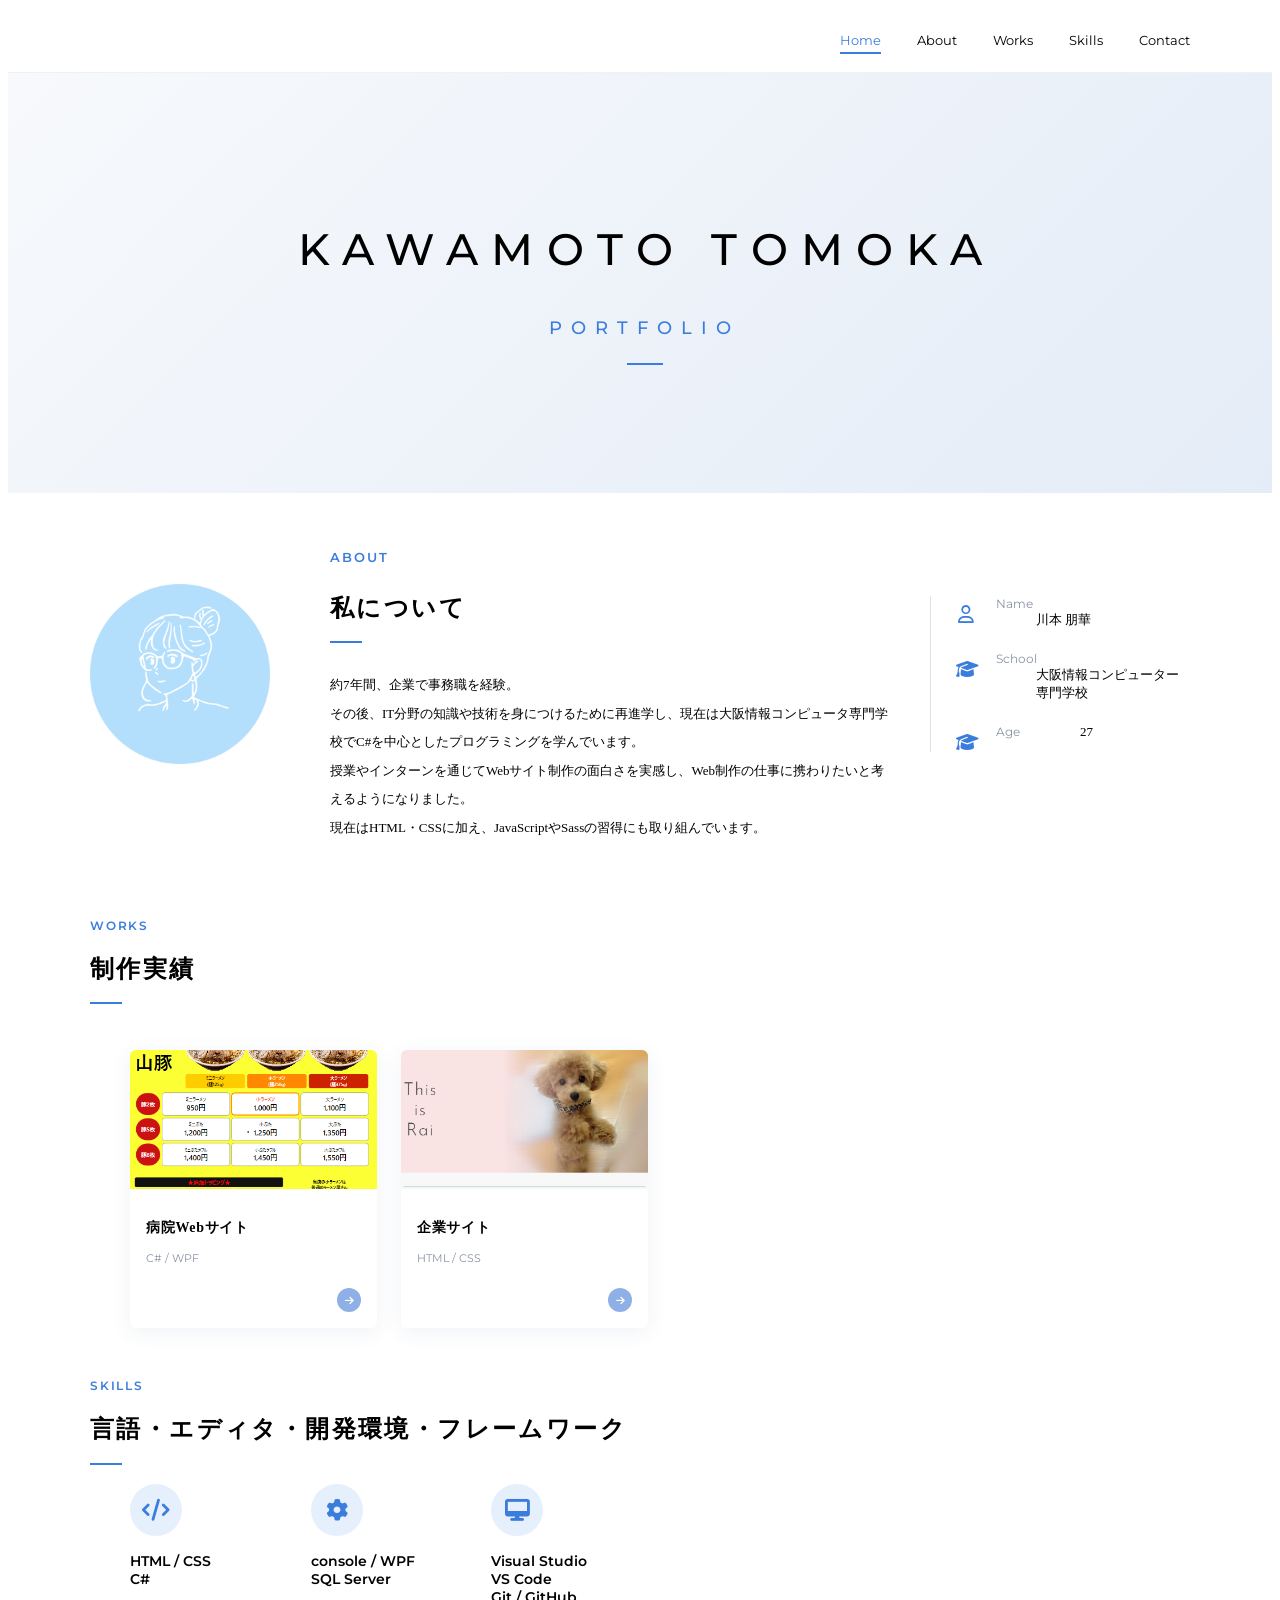
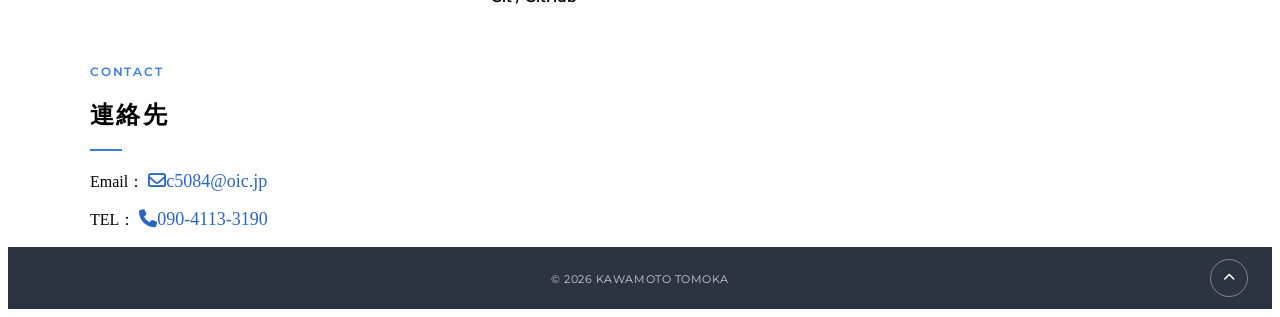
==== index.html @ 1d7bcc2b "Add files via upload" ====
<!DOCTYPE html>
<html lang="ja">

<head>
  <meta charset="UTF-8">
  <meta name="viewport" content="width=device-width, initial-scale=1.0">

  <!-- Google Fonts -->
  <link rel="preconnect" href="https://fonts.googleapis.com">
  <link rel="preconnect" href="https://fonts.gstatic.com" crossorigin>
  <link href="https://fonts.googleapis.com/css2?family=Montserrat:wght@400;500;600&family=Noto+Sans+JP:wght@400;500;700&display=swap" rel="stylesheet">
  <link rel="stylesheet" href="https://cdnjs.cloudflare.com/ajax/libs/font-awesome/6.5.1/css/all.min.css">
  
  <link rel="stylesheet" href="style.css">
</head>

<body id="top">

  <!--  Header  -->
  <header class="header">
    <div class="header__inner inner">

      <input type="checkbox" id="nav-toggle" class="nav-toggle">
      <label for="nav-toggle" class="nav-toggle__btn" aria-label="メニューを開く"><span></span></label>

      <nav class="nav">
        <ul class="nav__list">
          <li><a href="#top" class="is-active">Home</a></li>
          <li><a href="#about">About</a></li>
          <li><a href="#works">Works</a></li>
          <li><a href="#skills">Skills</a></li>
          <li><a href="#contact">Contact</a></li>
        </ul>
      </nav>
    </div>
  </header>

  <main>

    <section class="hero">
      <div class="hero__content">
        <h1 class="hero__title">KAWAMOTO TOMOKA</h1>
        <p class="hero__sub">PORTFOLIO</p>
      </div>
    </section>

    <section  class　="about" id="about">
      <div class="about__inner inner">
        <div class="about__img">
          <img src="image/pro_icon.png" alt="自分のアイコン">
        </div>

        <div class="about__text">
          <div class="section-title">
            <p class="section-title__en">ABOUT</p>
            <h2 class="section-title__ja">私について</h2>
          </div>
          <p>
          約7年間、企業で事務職を経験。<br>
          その後、IT分野の知識や技術を身につけるために再進学し、現在は大阪情報コンピュータ専門学校でC#を中心としたプログラミングを学んでいます。<br>
          授業やインターンを通じてWebサイト制作の面白さを実感し、Web制作の仕事に携わりたいと考えるようになりました。<br>
          現在はHTML・CSSに加え、JavaScriptやSassの習得にも取り組んでいます。<br>
          </p>
        </div>

        <dl class="about__profile">
          <div class="profile-item">
            <i class="fa-regular fa-user" aria-hidden="true"></i>
            <div>
              <dt class="profile-item__label">Name</dt>
              <dd class="profile-item__value">川本 朋華</dd>
            </div>
          </div>
          <div class="profile-item">
            <i class="fa-solid fa-graduation-cap" aria-hidden="true"></i>
            <div>
              <dt class="profile-item__label">School</dt>
              <dd class="profile-item__value">大阪情報コンピューター専門学校</dd>
            </div>
            </div>
            <div class="profile-item">
              <i class="fa-solid fa-graduation-cap" aria-hidden="true"></i>
              <dt class="profile-item__label">Age</dt>
              <dd class="profile-item__value">27</dd>
            </div>
          </div>
          </dl>
                </div>
    </section>

    <!-- Works -->
    <section class="works" id="works">
      <div class="inner">
        <div class="works__head">
          <div class="section-title">
            <p class="section-title__en">WORKS</p>
            <h2 class="section-title__ja">制作実績</h2>
          </div>
        </div>

        <ul class="works__list">
          <li class="work-card">
            <a href="https://github.com/OIC-2025-1E05IS/OrderApp" class="work-card__link">
              <div class="work-card__img">
                <img src="image/work1.png" alt="オーダー端末">
              </div>
              <div class="work-card__body">
                <h3 class="work-card__title">病院Webサイト</h3>
                <p class="work-card__tags">C# / WPF</p>
                <span class="work-card__arrow"><i class="fa-solid fa-arrow-right" aria-hidden="true"></i></span>
              </div>
            </a>
          </li>
          <li class="work-card">
            <a href="http://127.0.0.1:5500/rai-site/index.html" class="work-card__link">
              <div class="work-card__img">
                <img src="image/work2.png" alt="愛犬紹介webサイト">
              </div>
              <div class="work-card__body">
                <h3 class="work-card__title">企業サイト</h3>
                <p class="work-card__tags">HTML / CSS  </p>
                <span class="work-card__arrow"><i class="fa-solid fa-arrow-right" aria-hidden="true"></i></span>
              </div>
            </a>
          </li>
          
        </ul>
      </div>
    </section>

    <!--  Skills -->
    <section class="skills" id="skills">
      <div class="inner">
        <div class="section-title">
          <p class="section-title__en">SKILLS</p>
          <h2 class="section-title__ja">言語・エディタ・開発環境・フレームワーク
          </h2>
        </div>

        <ul class="skills__list">
          <li class="skill-item">
            <div class="skill-item__icon"><i class="fa-solid fa-code" aria-hidden="true"></i></div>
            <h3 class="skill-item__title">HTML / CSS <br> C# </h3>
          </li>
          
          <li class="skill-item">
            <div class="skill-item__icon"><i class="fa-solid fa-gear" aria-hidden="true"></i></div>
            <h3 class="skill-item__title">console / WPF<br>SQL Server</h3>
          </li>
          
        
          <li class="skill-item">
            <div class="skill-item__icon"><i class="fa-solid fa-desktop" aria-hidden="true"></i></div>
            <h3 class="skill-item__title">Visual Studio <br> VS Code<br>Git / GitHub</h3>
          </li>
        </ul>
      </div>
    </section>

   
         
    <!--  Contact  -->
<section class="contact" id="contact">
      <div class="inner">
        <div class="section-title">
          <p class="section-title__en">CONTACT</p>
          <h2 class="section-title__ja">連絡先</h2>
        </div>
        <p class="email-text">Email：
        <a href="mailto:c5084@oic.jp" class="email">
          <i class="fa-regular fa-envelope" aria-hidden="true"></i>c5084@oic.jp
        </a></p>
        <p class class="tel-text">  TEL：
        <a href="tel:09041133190" class="tel">
          <i class="fa-solid fa-phone" aria-hidden="true"></i>090-4113-3190
        </a>
        </p>
          </div>
        </div>
      </div>
    </section>

  </main>

  <!--  Footer  -->
  <footer class="footer">
    <small>&copy; 2026 KAWAMOTO TOMOKA</small>
    <a href="#top" class="page-top" aria-label="ページの先頭へ戻る"><i class="fa-solid fa-chevron-up" aria-hidden="true"></i></a>
  </footer>

</body>

</html>
---- style.css ----
:root {
  --color-main: #3b7ddd;
  --color-main-dark: #2a66c0;
  --color-main-light: #e6effc;
  --color-text: #333;
  --color-text-sub: #666;
  --color-text-light: #8a93a3;
  --color-border: #dde3ec;
  --color-bg-light: #f4f8fd;
  --color-footer: #2c3341;
  --font-en: "Montserrat", sans-serif;
  --font-ja: "Noto Sans JP", sans-serif;
  --header-h: 64px;
}


img {
  display: block;
  max-width: 100%;
  height: auto;
}

a {
  color: inherit;
  text-decoration: none;
}

ul,
ol {
  list-style: none;
}


.inner {
  width: min(100% - 40px, 1100px);
  margin-inline: auto;
}

.section {
  padding: 80px 0;
}

.section-title {
  margin-top: 50px;
  margin-bottom: 10px;
}

.section-title__en {
  font-family: var(--font-en);
  font-size: 12px;
  font-weight: 600;
  letter-spacing: 0.15em;
  color: var(--color-main);
}

.section-title__ja {
  font-size: 24px;
  font-weight: 700;
  letter-spacing: 0.1em;
  line-height: 1.4;
}

.section-title__ja::after {
  content: "";
  display: block;
  width: 32px;
  height: 2px;
  margin-top: 16px;
  background: var(--color-main);
}

.header {
  position: sticky;
  top: 0;
  z-index: 100;
  background: rgba(255, 255, 255, 0.95);
  border-bottom: 1px solid #eef1f6;
}

.header__inner {
  display: flex;
  align-items: center;
  justify-content: right;
  height: var(--header-h);
}


.nav__list {
  display: flex;
  gap: 36px;
}

.nav__list a {
  position: relative;
  padding: 6px 0;
  font-family: var(--font-en);
  font-size: 13px;
  transition: color 0.3s;
}

.nav__list a::after {
  content: "";
  position: absolute;
  left: 0;
  bottom: 0;
  width: 100%;
  height: 2px;
  background: var(--color-main);
  transform: scaleX(0);
  transition: transform 0.3s;
}

.nav__list a:hover,
.nav__list a.is-active {
  color: var(--color-main);
}

.nav__list a:hover::after,
.nav__list a.is-active::after {
  transform: scaleX(1);
}

/* スマホ用メニュー（PCでは非表示） */
.nav-toggle,
.nav-toggle__btn {
  display: none;
}


.hero {
  display: grid;
  place-items: center;
  height: 420px;
  text-align: center;
  
  background:
    url("../images/hero.jpg") center / cover no-repeat,
    linear-gradient(135deg, #f7f9fc 0%, #e4ecf7 100%);
}

.hero__title {
  padding-left: 0.3em; 
  font-family: var(--font-en);
  font-size: clamp(26px, 4vw, 44px);
  font-weight: 500;
  letter-spacing: 0.3em;
  line-height: 1.4;
}

.hero__sub {
  margin-top: 12px;
  padding-left: 0.5em;
  font-family: var(--font-en);
  font-size: clamp(14px, 1.6vw, 18px);
  font-weight: 500;
  letter-spacing: 0.5em;
  color: var(--color-main);
}

.hero__sub::after {
  content: "";
  display: block;
  width: 36px;
  height: 2px;
  margin: 24px auto 0;
  background: var(--color-main);
}

/* ==========================================================
   About
========================================================== */
.about {
  position: relative;
  overflow: hidden;
}

/* 右側の青い装飾 */
.about::after {
  content: "";
  position: absolute;
  top: 10px;
  right: -90px;
  z-index: 0;
  width: 280px;
  height: 320px;
  background: var(--color-main-light);
  border-radius: 60% 40% 30% 70% / 60% 30% 70% 40%;
}

.about__inner {
  position: relative;
  z-index: 1;
  display: grid;
  grid-template-columns: 200px 1fr 260px;
  gap: 40px;
  align-items: center;
}

.about__img img {
  width: 90%;
}

.about__text .section-title {
  margin-bottom: 28px;
}

.about__text p {
  font-size: 13px;
  line-height: 2.2;
}

.about__profile {
  display: flex;
  flex-direction: column;
  gap: 22px;
  padding-left: 25px;
  border-left: 1px solid var(--color-border);
}

.profile-item {
  display: flex;
  gap: 20px;
}

.profile-item i {
  width: 20px;
  margin-top: 10px;
  font-size: 18px;
  text-align: center;
  color: var(--color-main);
}

.profile-item__label {
  font-family: var(--font-en);
  font-size: 12px;
  color: var(--color-text-light);
}

.profile-item__value {
  font-size: 13px;
}

/* ==========================================================
   Works
========================================================== */
.works__head {
  display: flex;
  align-items: center;
  justify-content: space-between;
}


.works__list {
  display: grid;
  grid-template-columns: repeat(4, 1fr);
  gap: 24px;
}

.work-card__link {
  display: block;
  height: 100%;
  overflow: hidden;
  background: #fff;
  border-radius: 6px;
  box-shadow: 0 4px 20px rgba(60, 90, 140, 0.08);
  transition: transform 0.3s, box-shadow 0.3s;
}

.work-card__link:hover {
  transform: translateY(-4px);
  box-shadow: 0 10px 28px rgba(60, 90, 140, 0.14);
}

.work-card__img {
  aspect-ratio: 16 / 9;
  overflow: hidden;
  background: #e3ebf7;
}

.work-card__img img {
  width: 100%;
  height: 100%;
  object-fit: cover;
  transition: transform 0.4s;
}

.work-card__link:hover .work-card__img img {
  transform: scale(1.05);
}

.work-card__body {
  position: relative;
  padding: 16px 16px 52px;
}

.work-card__title {
  font-size: 14px;
  font-weight: 700;
  letter-spacing: 0.05em;
}

.work-card__tags {
  margin-top: 4px;
  font-family: var(--font-en);
  font-size: 11px;
  color: var(--color-text-light);
}

.work-card__arrow {
  position: absolute;
  right: 16px;
  bottom: 16px;
  display: grid;
  place-items: center;
  width: 24px;
  height: 24px;
  font-size: 10px;
  color: #fff;
  background: #8fb0e6;
  border-radius: 50%;
  transition: background 0.3s;
}

.work-card__link:hover .work-card__arrow {
  background: var(--color-main);
}

/* ==========================================================
   Skills
========================================================== */
.skills__list {
  display: grid;
  grid-template-columns: repeat(6, 1fr);
  gap: 24px;
}

.skill-item__icon {
  display: grid;
  place-items: center;
  width: 52px;
  height: 52px;
  margin-bottom: 16px;
  font-size: 22px;
  color: var(--color-main);
  background: var(--color-main-light);
  border-radius: 50%;
}

.skill-item__title {
  margin-bottom: 8px;
  font-family: var(--font-en);
  font-size: 14px;
  font-weight: 600;
}
/* ==========================================================
   Contact
========================================================== */
.tel {
  color: #2a66c0;
  font-size: 18px;
  transition: opacity 0.3s; 
}

.email:hover {
  opacity: 0.7;
}

.email {
  color: #2a66c0;
  font-size: 18px;
  transition: opacity 0.3s; 
}

.email:hover {
  opacity: 0.7;
}

/* ==========================================================
   Footer
========================================================== */
.footer {
  position: relative;
  padding: 22px 20px;
  text-align: center;
  color: #c9cfd9;
  background: var(--color-footer);
}

.footer small {
  font-family: var(--font-en);
  font-size: 11px;
  letter-spacing: 0.05em;
}

.page-top {
  position: absolute;
  top: 50%;
  right: 24px;
  display: grid;
  place-items: center;
  width: 36px;
  height: 36px;
  font-size: 12px;
  color: #fff;
  border: 1px solid rgba(255, 255, 255, 0.4);
  border-radius: 50%;
  transform: translateY(-50%);
  transition: background 0.3s;
}

.page-top:hover {
  background: rgba(255, 255, 255, 0.15);
}

/* ==========================================================
   レスポンシブ：タブレット（1024px以下）
========================================================== */
@media (max-width: 1024px) {
  .about__inner {
    grid-template-columns: 200px 1fr;
  }

  .about__profile {
    grid-column: 1 / -1;
    flex-direction: row;
    flex-wrap: wrap;
    gap: 24px 48px;
    padding: 28px 0 0;
    border-left: none;
    border-top: 1px solid var(--color-border);
  }

  .works__list {
    grid-template-columns: repeat(2, 1fr);
  }

  .skills__list {
    grid-template-columns: repeat(3, 1fr);
    gap: 40px 24px;
  }

  .process__list {
    grid-template-columns: repeat(3, 1fr);
    gap: 40px 24px;
  }

  .process-item:nth-child(3)::after {
    display: none;
  }
}

/* ==========================================================
   レスポンシブ：スマホ（768px以下）
========================================================== */
@media (max-width: 768px) {
  .section {
    padding: 60px 0;
  }

  /* --- ハンバーガーメニュー --- */
  .nav-toggle__btn {
    position: relative;
    z-index: 110;
    display: block;
    width: 32px;
    height: 32px;
    cursor: pointer;
  }

  .nav-toggle__btn span,
  .nav-toggle__btn span::before,
  .nav-toggle__btn span::after {
    position: absolute;
    width: 22px;
    height: 2px;
    background: var(--color-text);
    transition: transform 0.3s, background 0.3s, top 0.3s;
  }

  .nav-toggle__btn span {
    top: 50%;
    left: 5px;
  }

  .nav-toggle__btn span::before,
  .nav-toggle__btn span::after {
    content: "";
    left: 0;
  }

  .nav-toggle__btn span::before {
    top: -7px;
  }

  .nav-toggle__btn span::after {
    top: 7px;
  }

  .nav-toggle:checked + .nav-toggle__btn span {
    background: transparent;
  }

  .nav-toggle:checked + .nav-toggle__btn span::before {
    top: 0;
    transform: rotate(45deg);
  }

  .nav-toggle:checked + .nav-toggle__btn span::after {
    top: 0;
    transform: rotate(-45deg);
  }

  .nav {
    position: fixed;
    top: var(--header-h);
    left: 0;
    width: 100%;
    background: #fff;
    box-shadow: 0 10px 20px rgba(0, 0, 0, 0.06);
    opacity: 0;
    visibility: hidden;
    transform: translateY(-10px);
    transition: opacity 0.3s, transform 0.3s, visibility 0.3s;
  }

  .nav-toggle:checked ~ .nav {
    opacity: 1;
    visibility: visible;
    transform: none;
  }

  .nav__list {
    flex-direction: column;
    gap: 0;
    padding: 8px 20px 24px;
  }

  .nav__list a {
    display: block;
    padding: 14px 0;
    border-bottom: 1px solid #eef1f6;
  }

  .nav__list a::after {
    display: none;
  }

  /* --- Hero --- */
  .hero {
    height: 300px;
  }

  /* --- About --- */
  .about::after {
    top: -40px;
    right: -120px;
    width: 220px;
    height: 240px;
  }

  .about__inner {
    grid-template-columns: 1fr;
  }

  .about__img {
    max-width: 320px;
  }

  .about__text p br {
    display: none; 
  }

  .about__profile {
    flex-direction: column;
  }

  /* --- Works --- */
  .works__head {
    flex-direction: column;
    align-items: flex-start;
  }


  /* --- Skills --- */
  .skills__list {
    grid-template-columns: repeat(2, 1fr);
  }



  .footer {
    padding-right: 70px;
    padding-left: 70px;
  }

  .page-top {
    right: 16px;
  }
}



@media (max-width: 480px) {
  .works__list {
    grid-template-columns: 1fr;
  }

  .skills__list {
    gap: 32px 16px;
  }
}
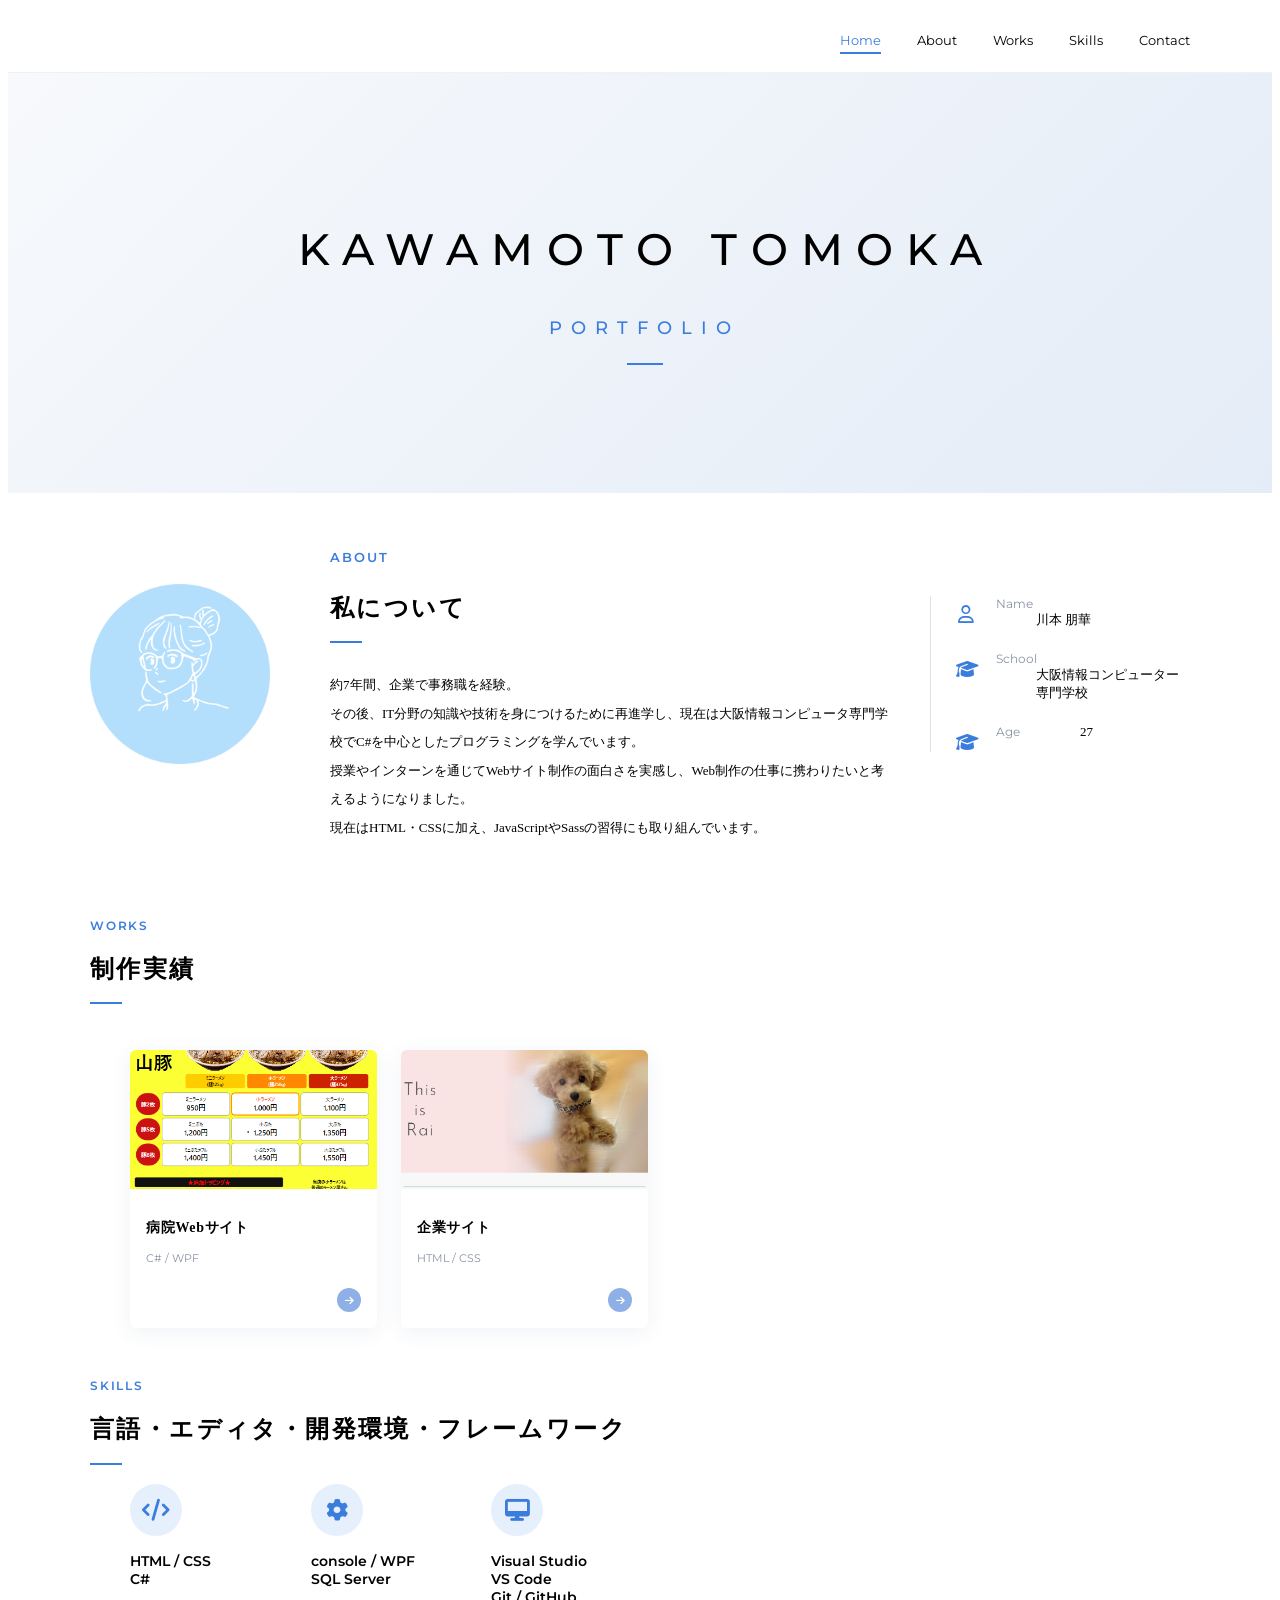
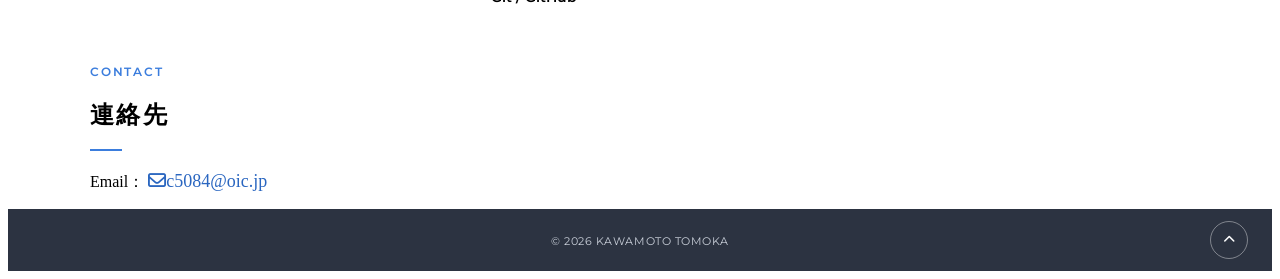
==== commit 19e02bd3: "Update index.html" ====
--- a/index.html
+++ b/index.html
@@ -170,11 +170,7 @@
         <a href="mailto:c5084@oic.jp" class="email">
           <i class="fa-regular fa-envelope" aria-hidden="true"></i>c5084@oic.jp
         </a></p>
-        <p class class="tel-text">  TEL：
-        <a href="tel:09041133190" class="tel">
-          <i class="fa-solid fa-phone" aria-hidden="true"></i>090-4113-3190
-        </a>
-        </p>
+        
           </div>
         </div>
       </div>
@@ -190,4 +186,4 @@
 
 </body>
 
-</html>+</html>
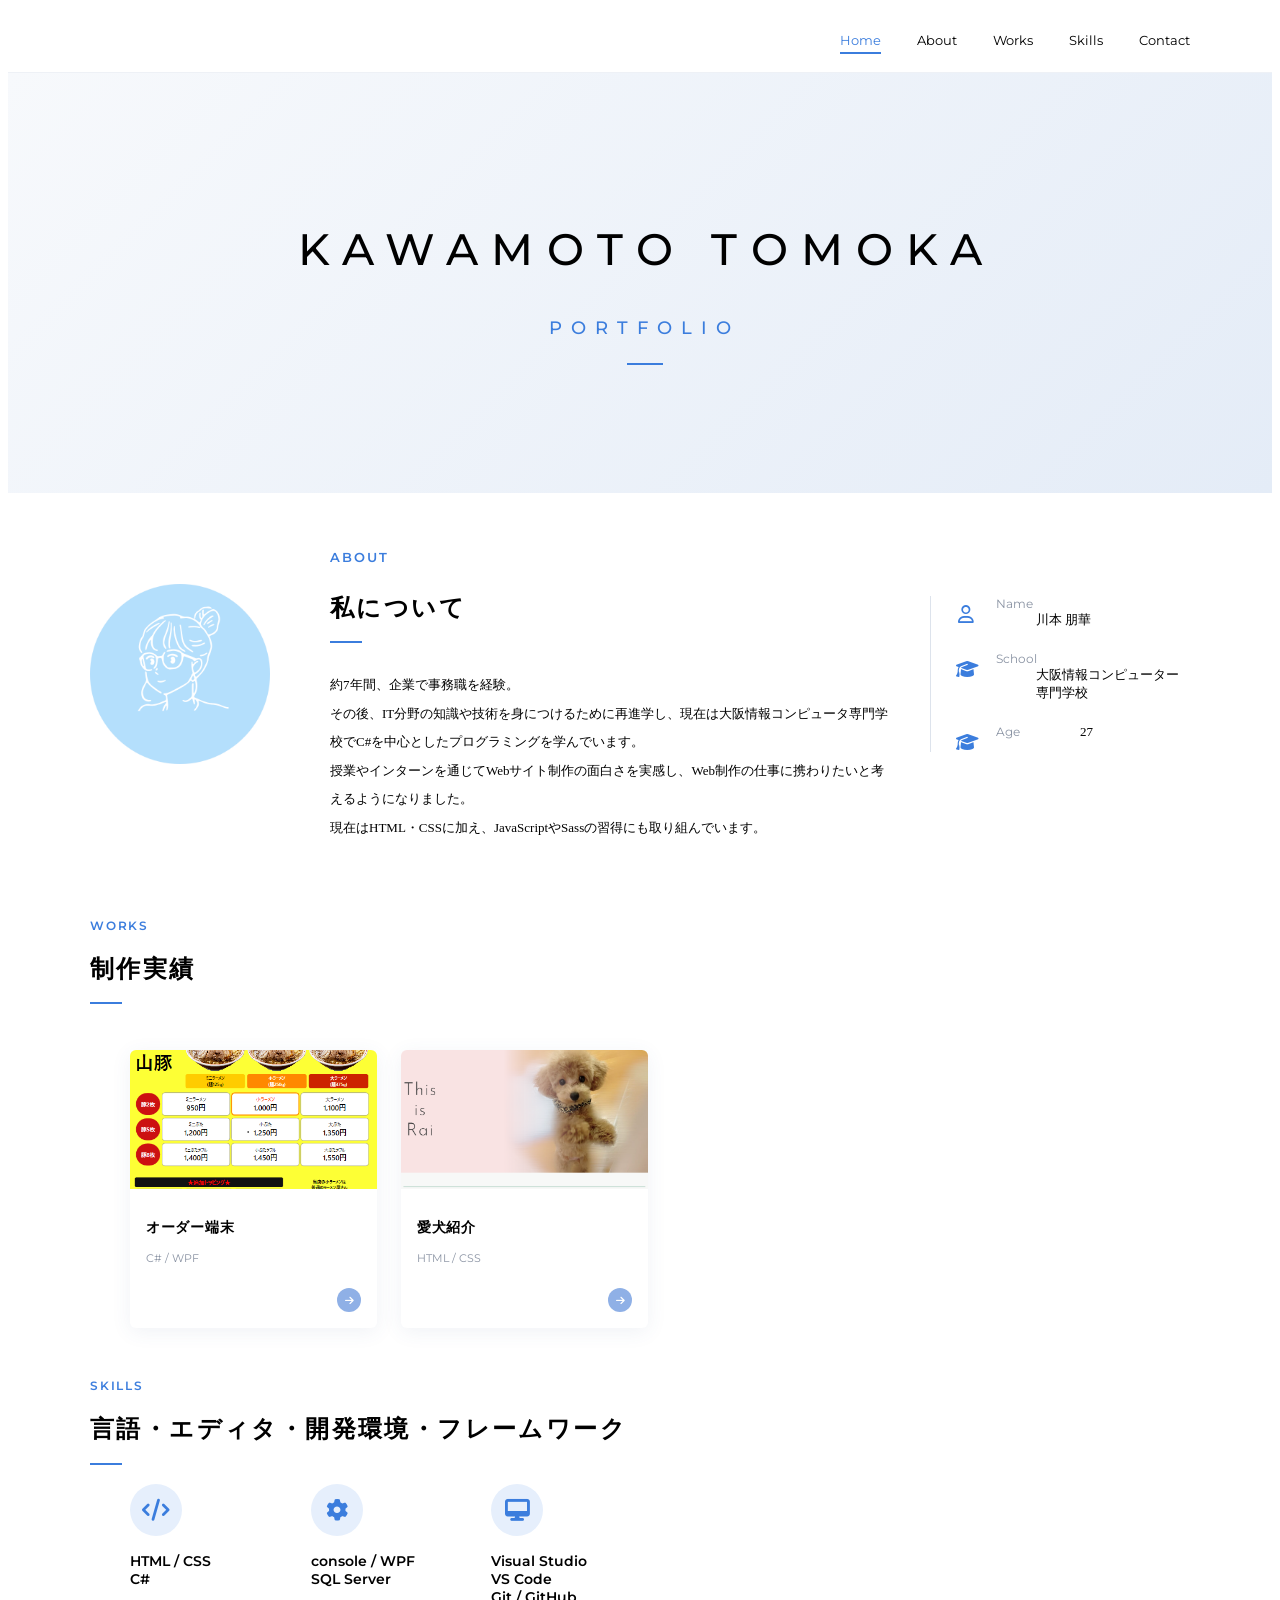
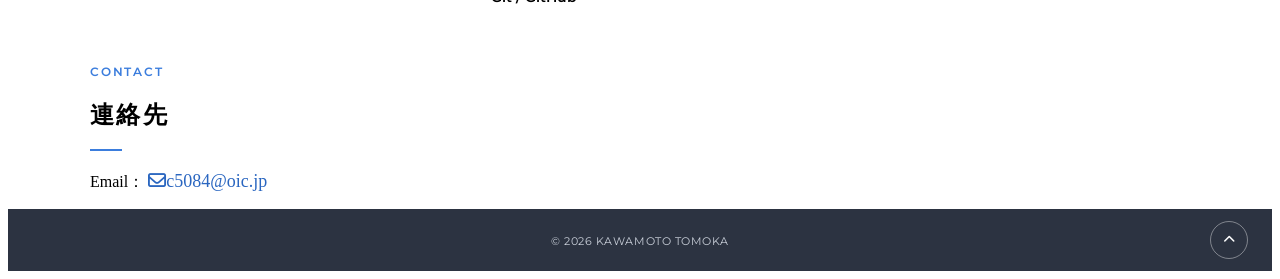
==== commit 549e72ac: "Update index.html" ====
--- a/index.html
+++ b/index.html
@@ -105,19 +105,19 @@
                 <img src="image/work1.png" alt="オーダー端末">
               </div>
               <div class="work-card__body">
-                <h3 class="work-card__title">病院Webサイト</h3>
+                <h3 class="work-card__title">オーダー端末</h3>
                 <p class="work-card__tags">C# / WPF</p>
                 <span class="work-card__arrow"><i class="fa-solid fa-arrow-right" aria-hidden="true"></i></span>
               </div>
             </a>
           </li>
           <li class="work-card">
-            <a href="http://127.0.0.1:5500/rai-site/index.html" class="work-card__link">
+            <a href="https://oic-2025-1e05is.github.io/rai-site/" class="work-card__link">
               <div class="work-card__img">
                 <img src="image/work2.png" alt="愛犬紹介webサイト">
               </div>
               <div class="work-card__body">
-                <h3 class="work-card__title">企業サイト</h3>
+                <h3 class="work-card__title">愛犬紹介</h3>
                 <p class="work-card__tags">HTML / CSS  </p>
                 <span class="work-card__arrow"><i class="fa-solid fa-arrow-right" aria-hidden="true"></i></span>
               </div>
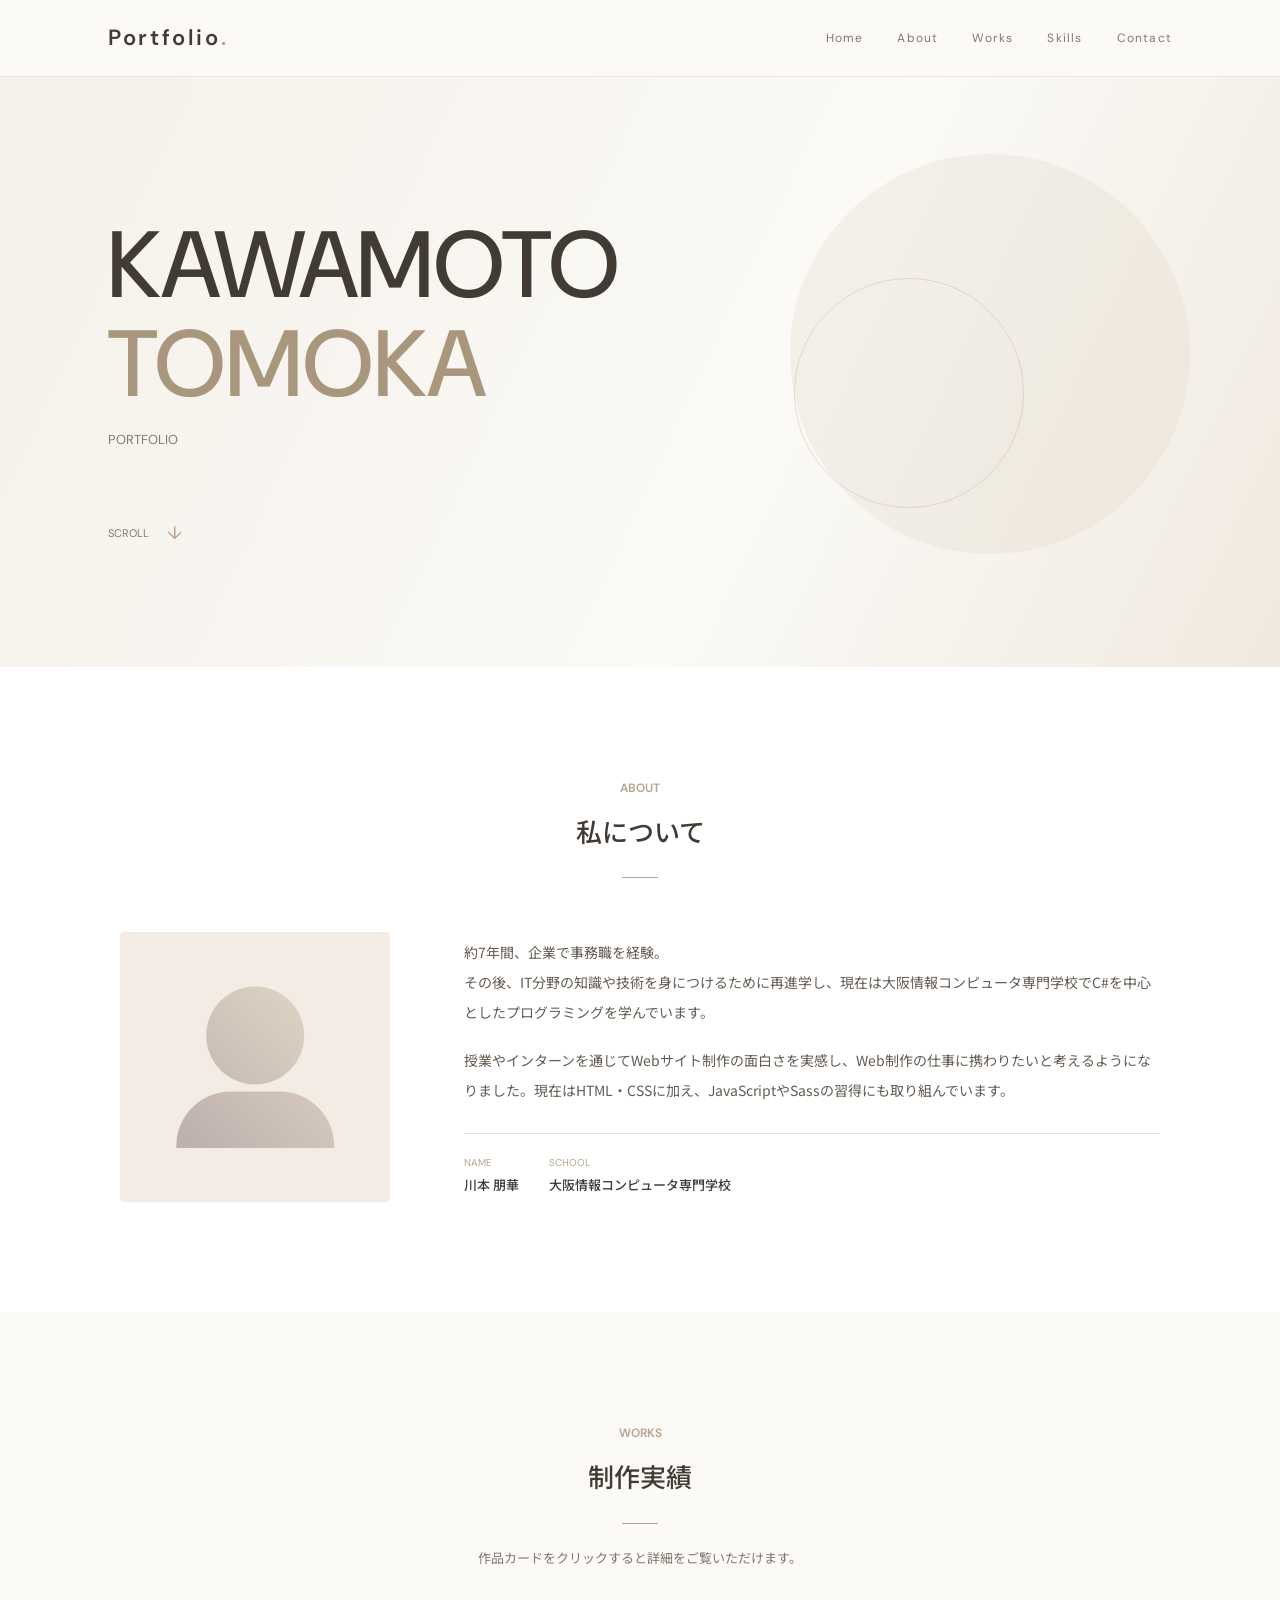
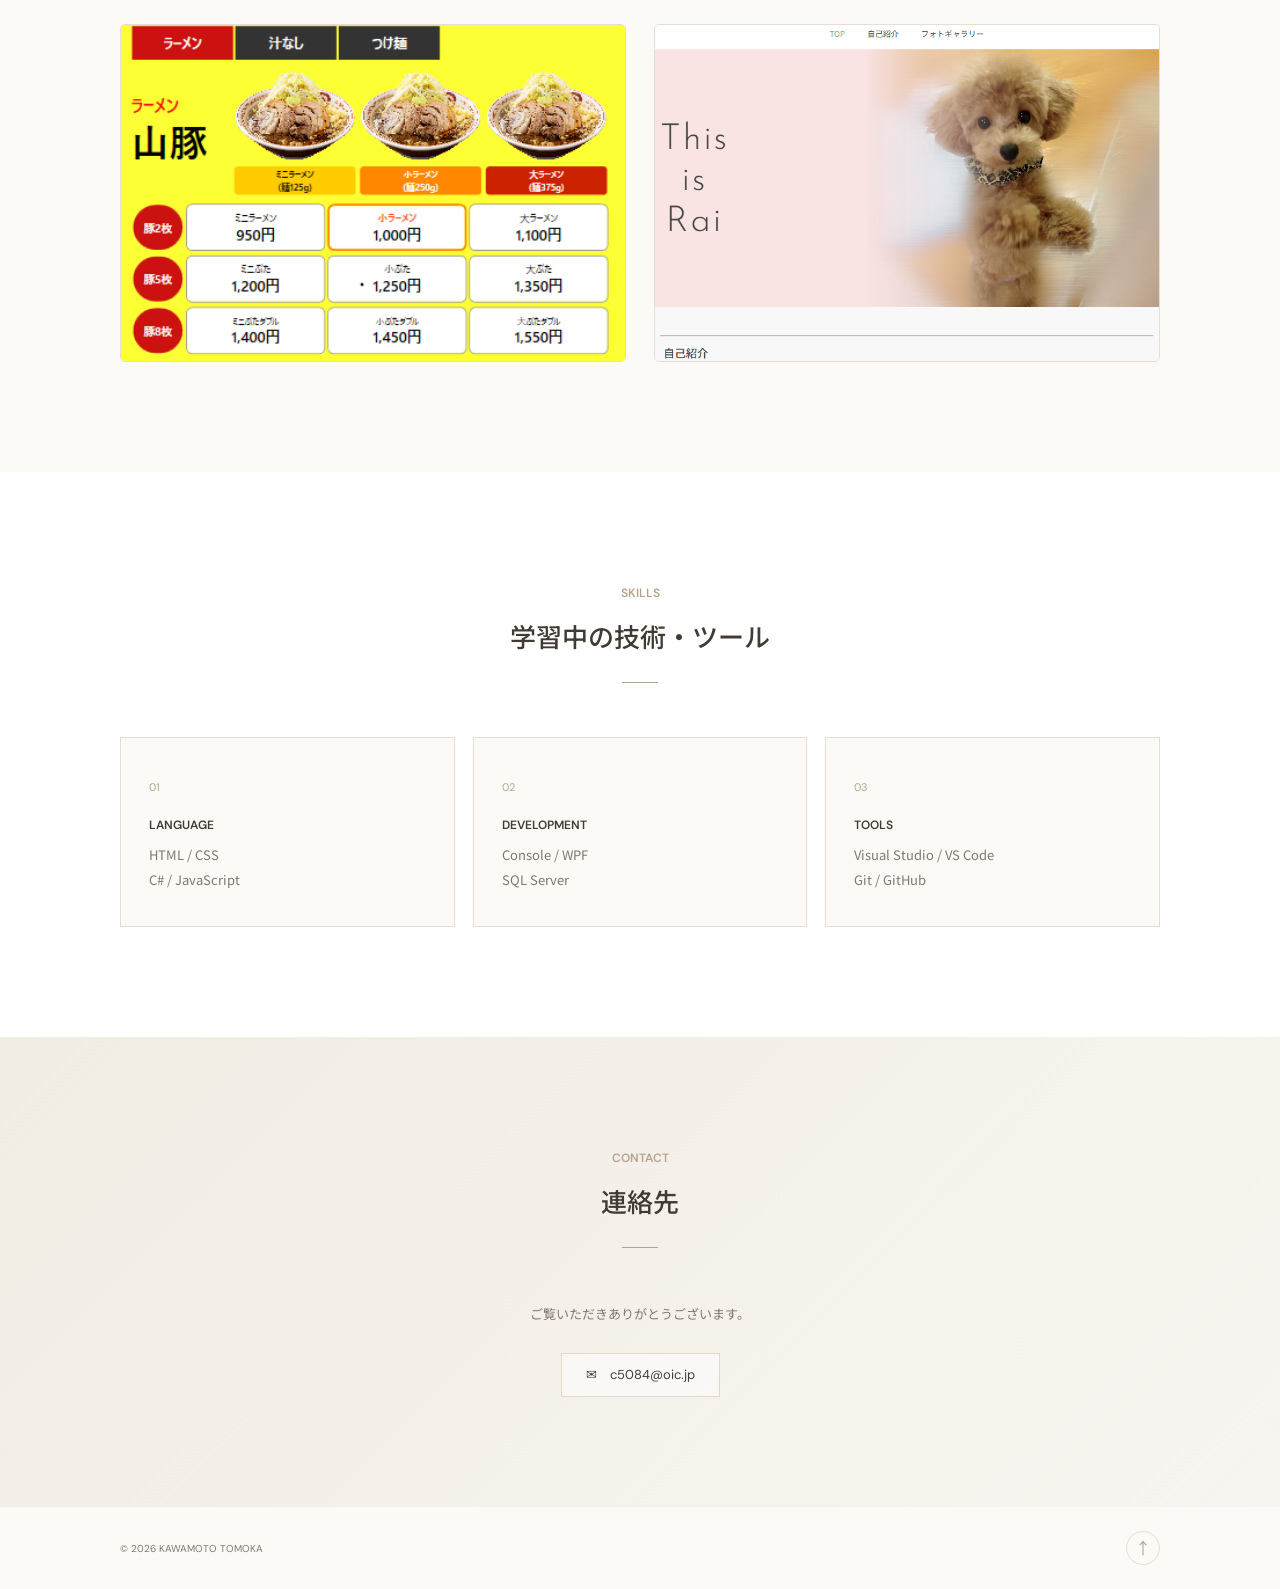
==== commit afbe7f71: "Add files via upload" ====
--- a/index.html
+++ b/index.html
@@ -1,189 +1,167 @@
-<!DOCTYPE html>
-<html lang="ja">
-
-<head>
-  <meta charset="UTF-8">
-  <meta name="viewport" content="width=device-width, initial-scale=1.0">
-
-  <!-- Google Fonts -->
-  <link rel="preconnect" href="https://fonts.googleapis.com">
-  <link rel="preconnect" href="https://fonts.gstatic.com" crossorigin>
-  <link href="https://fonts.googleapis.com/css2?family=Montserrat:wght@400;500;600&family=Noto+Sans+JP:wght@400;500;700&display=swap" rel="stylesheet">
-  <link rel="stylesheet" href="https://cdnjs.cloudflare.com/ajax/libs/font-awesome/6.5.1/css/all.min.css">
-  
-  <link rel="stylesheet" href="style.css">
-</head>
-
-<body id="top">
-
-  <!--  Header  -->
-  <header class="header">
-    <div class="header__inner inner">
-
-      <input type="checkbox" id="nav-toggle" class="nav-toggle">
-      <label for="nav-toggle" class="nav-toggle__btn" aria-label="メニューを開く"><span></span></label>
-
-      <nav class="nav">
-        <ul class="nav__list">
-          <li><a href="#top" class="is-active">Home</a></li>
-          <li><a href="#about">About</a></li>
-          <li><a href="#works">Works</a></li>
-          <li><a href="#skills">Skills</a></li>
-          <li><a href="#contact">Contact</a></li>
-        </ul>
-      </nav>
-    </div>
-  </header>
-
-  <main>
-
-    <section class="hero">
-      <div class="hero__content">
-        <h1 class="hero__title">KAWAMOTO TOMOKA</h1>
-        <p class="hero__sub">PORTFOLIO</p>
-      </div>
-    </section>
-
-    <section  class　="about" id="about">
-      <div class="about__inner inner">
-        <div class="about__img">
-          <img src="image/pro_icon.png" alt="自分のアイコン">
-        </div>
-
-        <div class="about__text">
-          <div class="section-title">
-            <p class="section-title__en">ABOUT</p>
-            <h2 class="section-title__ja">私について</h2>
-          </div>
-          <p>
-          約7年間、企業で事務職を経験。<br>
-          その後、IT分野の知識や技術を身につけるために再進学し、現在は大阪情報コンピュータ専門学校でC#を中心としたプログラミングを学んでいます。<br>
-          授業やインターンを通じてWebサイト制作の面白さを実感し、Web制作の仕事に携わりたいと考えるようになりました。<br>
-          現在はHTML・CSSに加え、JavaScriptやSassの習得にも取り組んでいます。<br>
-          </p>
-        </div>
-
-        <dl class="about__profile">
-          <div class="profile-item">
-            <i class="fa-regular fa-user" aria-hidden="true"></i>
-            <div>
-              <dt class="profile-item__label">Name</dt>
-              <dd class="profile-item__value">川本 朋華</dd>
-            </div>
-          </div>
-          <div class="profile-item">
-            <i class="fa-solid fa-graduation-cap" aria-hidden="true"></i>
-            <div>
-              <dt class="profile-item__label">School</dt>
-              <dd class="profile-item__value">大阪情報コンピューター専門学校</dd>
-            </div>
-            </div>
-            <div class="profile-item">
-              <i class="fa-solid fa-graduation-cap" aria-hidden="true"></i>
-              <dt class="profile-item__label">Age</dt>
-              <dd class="profile-item__value">27</dd>
-            </div>
-          </div>
-          </dl>
-                </div>
-    </section>
-
-    <!-- Works -->
-    <section class="works" id="works">
-      <div class="inner">
-        <div class="works__head">
-          <div class="section-title">
-            <p class="section-title__en">WORKS</p>
-            <h2 class="section-title__ja">制作実績</h2>
-          </div>
-        </div>
-
-        <ul class="works__list">
-          <li class="work-card">
-            <a href="https://github.com/OIC-2025-1E05IS/OrderApp" class="work-card__link">
-              <div class="work-card__img">
-                <img src="image/work1.png" alt="オーダー端末">
-              </div>
-              <div class="work-card__body">
-                <h3 class="work-card__title">オーダー端末</h3>
-                <p class="work-card__tags">C# / WPF</p>
-                <span class="work-card__arrow"><i class="fa-solid fa-arrow-right" aria-hidden="true"></i></span>
-              </div>
-            </a>
-          </li>
-          <li class="work-card">
-            <a href="https://oic-2025-1e05is.github.io/rai-site/" class="work-card__link">
-              <div class="work-card__img">
-                <img src="image/work2.png" alt="愛犬紹介webサイト">
-              </div>
-              <div class="work-card__body">
-                <h3 class="work-card__title">愛犬紹介</h3>
-                <p class="work-card__tags">HTML / CSS  </p>
-                <span class="work-card__arrow"><i class="fa-solid fa-arrow-right" aria-hidden="true"></i></span>
-              </div>
-            </a>
-          </li>
-          
-        </ul>
-      </div>
-    </section>
-
-    <!--  Skills -->
-    <section class="skills" id="skills">
-      <div class="inner">
-        <div class="section-title">
-          <p class="section-title__en">SKILLS</p>
-          <h2 class="section-title__ja">言語・エディタ・開発環境・フレームワーク
-          </h2>
-        </div>
-
-        <ul class="skills__list">
-          <li class="skill-item">
-            <div class="skill-item__icon"><i class="fa-solid fa-code" aria-hidden="true"></i></div>
-            <h3 class="skill-item__title">HTML / CSS <br> C# </h3>
-          </li>
-          
-          <li class="skill-item">
-            <div class="skill-item__icon"><i class="fa-solid fa-gear" aria-hidden="true"></i></div>
-            <h3 class="skill-item__title">console / WPF<br>SQL Server</h3>
-          </li>
-          
-        
-          <li class="skill-item">
-            <div class="skill-item__icon"><i class="fa-solid fa-desktop" aria-hidden="true"></i></div>
-            <h3 class="skill-item__title">Visual Studio <br> VS Code<br>Git / GitHub</h3>
-          </li>
-        </ul>
-      </div>
-    </section>
-
-   
-         
-    <!--  Contact  -->
-<section class="contact" id="contact">
-      <div class="inner">
-        <div class="section-title">
-          <p class="section-title__en">CONTACT</p>
-          <h2 class="section-title__ja">連絡先</h2>
-        </div>
-        <p class="email-text">Email：
-        <a href="mailto:c5084@oic.jp" class="email">
-          <i class="fa-regular fa-envelope" aria-hidden="true"></i>c5084@oic.jp
-        </a></p>
-        
-          </div>
-        </div>
-      </div>
-    </section>
-
-  </main>
-
-  <!--  Footer  -->
-  <footer class="footer">
-    <small>&copy; 2026 KAWAMOTO TOMOKA</small>
-    <a href="#top" class="page-top" aria-label="ページの先頭へ戻る"><i class="fa-solid fa-chevron-up" aria-hidden="true"></i></a>
-  </footer>
-
-</body>
-
-</html>
+<!DOCTYPE html>
+<html lang="ja">
+<head>
+<meta charset="UTF-8">
+<meta name="viewport" content="width=device-width, initial-scale=1.0">
+<title>KAWAMOTO TOMOKA | PORTFOLIO</title>
+<meta name="description" content="川本朋華のWeb制作ポートフォリオ">
+<link rel="preconnect" href="https://fonts.googleapis.com">
+<link rel="preconnect" href="https://fonts.gstatic.com" crossorigin>
+<link href="https://fonts.googleapis.com/css2?family=DM+Sans:wght@400;500;600&family=Noto+Sans+JP:wght@400;500;700&display=swap" rel="stylesheet">
+<link rel="stylesheet" href="style.css">
+</head>
+<body id="top">
+<header class="header">
+  <div class="header__inner">
+    <a class="brand" href="#top" aria-label="トップへ">Portfolio<span>.</span></a>
+    <button class="menu-toggle" aria-label="メニューを開く" aria-expanded="false">☰</button>
+    <nav class="nav" aria-label="メインメニュー">
+      <a href="#top">Home</a><a href="#about">About</a><a href="#works">Works</a><a href="#skills">Skills</a><a href="#contact">Contact</a>
+    </nav>
+  </div>
+</header>
+
+<main>
+  <section class="hero">
+    <div class="hero__inner">
+      <h1>KAWAMOTO<br><span>TOMOKA</span></h1>
+      <p class="hero__sub">PORTFOLIO</p>
+      <a class="scroll-link" href="#about">SCROLL <span>↓</span></a>
+    </div>
+    <div class="hero__shape shape-one" aria-hidden="true"></div><div class="hero__shape shape-two" aria-hidden="true"></div>
+  </section>
+
+  <section class="section about" id="about">
+    <div class="section__inner">
+      <div class="section-heading"><p class="section-heading__en">ABOUT</p><h2>私について</h2><span class="section-heading__line"></span></div>
+      <div class="about-grid">
+        <div class="about__image-wrap"><img src="image/pro_icon.png" alt="プロフィールアイコン" class="asset-image"><div class="image-placeholder">PROFILE</div></div>
+        <div class="about__text">
+          <p>約7年間、企業で事務職を経験。<br>その後、IT分野の知識や技術を身につけるために再進学し、現在は大阪情報コンピュータ専門学校でC#を中心としたプログラミングを学んでいます。</p>
+          <p>授業やインターンを通じてWebサイト制作の面白さを実感し、Web制作の仕事に携わりたいと考えるようになりました。現在はHTML・CSSに加え、JavaScriptやSassの習得にも取り組んでいます。</p>
+          <div class="profile-box"><div><span>NAME</span><strong>川本 朋華</strong></div><div><span>SCHOOL</span><strong>大阪情報コンピュータ専門学校</strong></div></div>
+        </div>
+      </div>
+    </div>
+  </section>
+
+  <section class="section works" id="works">
+    <div class="section__inner">
+      <div class="section-heading"><p class="section-heading__en">WORKS</p><h2>制作実績</h2><span class="section-heading__line"></span><p class="section-heading__note">作品カードをクリックすると詳細をご覧いただけます。</p></div>
+      <div class="works-grid">
+        <button class="work-card" data-work="order" type="button" aria-label="githubを開くく">
+          <div class="work-card__image work-image--order"><img src="image/work1.png" alt="病院Webサイトの制作画面" class="asset-image">
+          <div class="work-card__body"><div><h3>オーダー端末</h3><p>C# / WPF</p></div><span class="work-card__arrow">↗</span></div>
+        </button>
+        <button class="work-card" data-work="site" type="button" aria-label="ページを開く">
+          <div class="work-card__image work-image--site"><img src="image/work2.png" alt="ペット紹介" class="asset-image">
+          <div class="work-card__body"><div><h3>愛犬紹介サイト</h3><p>HTML / CSS</p></div><span class="work-card__arrow">↗</span></div>
+        </button>
+      </div>
+    </div>
+  </section>
+
+  <section class="section skills" id="skills">
+    <div class="section__inner">
+      <div class="section-heading"><p class="section-heading__en">SKILLS</p><h2>学習中の技術・ツール</h2><span class="section-heading__line"></span></div>
+      <div class="skills-grid">
+        <article class="skill-card"><span class="skill-card__number">01</span><h3>LANGUAGE</h3><p>HTML / CSS<br>C# / JavaScript</p></article>
+        <article class="skill-card"><span class="skill-card__number">02</span><h3>DEVELOPMENT</h3><p>Console / WPF<br>SQL Server</p></article>
+        <article class="skill-card"><span class="skill-card__number">03</span><h3>TOOLS</h3><p>Visual Studio / VS Code<br>Git / GitHub</p></article>
+      </div>
+    </div>
+  </section>
+
+  <section class="section contact" id="contact">
+    <div class="section__inner contact__inner">
+      <div class="section-heading"><p class="section-heading__en">CONTACT</p><h2>連絡先</h2><span class="section-heading__line"></span></div>
+      <p>ご覧いただきありがとうございます。</p><a class="contact-mail" href="mailto:c5084@oic.jp">✉　c5084@oic.jp</a>
+    </div>
+  </section>
+</main>
+<footer class="footer"><small>© 2026 KAWAMOTO TOMOKA</small><a href="#top" class="page-top" aria-label="ページの先頭へ">↑</a></footer>
+
+<div class="modal" id="work-modal" aria-hidden="true">
+  <div class="modal__backdrop" data-close></div>
+  <div class="modal__panel" role="dialog" aria-modal="true" aria-labelledby="modal-title">
+    <button class="modal__close" type="button" aria-label="閉じる" data-close>×</button>
+    <div class="modal__image"><img id="modal-image" src="" alt="作品画像"><div class="modal__image-placeholder" id="modal-image-placeholder"></div></div>
+    <div class="modal__content"><p class="modal__eyebrow">PROJECT DETAIL</p><h2 id="modal-title"></h2><p class="modal__tags" id="modal-tags"></p><p id="modal-description"></p><div class="modal__actions" id="modal-actions"></div></div>
+  </div>
+</div>
+
+<script>
+const projectDetails = {
+  order: {
+    title: '端末オーダーシステム', tags: 'C# / WPF', image: 'image/work1.png',
+    description: '学校で取り組んだ制作物です。画像クリックから実装できます。',
+    links: [{label: 'GitHubでソースを見る ↗', url: 'https://github.com/OIC-2025-1E05IS/OrderApp'}]
+  },
+  site: {
+    title: '愛犬紹介サイト',
+    tags: 'HTML / CSS',
+    image: 'image/work2.png',
+    description: 'HTML・CSSを使用して制作した愛犬紹介サイトです。',
+    links: [
+      {
+        label: 'サイトを見る ↗',
+        url: 'https://oic-2025-1e05is.github.io/rai-saite/'
+      }
+    ]
+  }
+}
+const modal = document.getElementById('work-modal');
+const modalTitle = document.getElementById('modal-title');
+const modalTags = document.getElementById('modal-tags');
+const modalImage = document.getElementById('modal-image');
+const modalImagePlaceholder = document.getElementById('modal-image-placeholder');
+const modalDescription = document.getElementById('modal-description');
+const modalActions = document.getElementById('modal-actions');
+let lastFocused = null;
+
+document.querySelectorAll('.work-card').forEach(card => card.addEventListener('click', () => {
+  const project = projectDetails[card.dataset.work];
+  lastFocused = card;
+  modalTitle.textContent = project.title;
+  modalTags.textContent = project.tags;
+  modalImage.src = project.image || '';
+  modalImage.alt = project.title + 'の作品画像';
+  modalImage.classList.remove('is-loaded');
+  modalImagePlaceholder.textContent = project.title + ' / PROJECT IMAGE';
+  modalImagePlaceholder.classList.remove('is-hidden');
+  modalImage.onload = () => { modalImage.classList.add('is-loaded'); modalImagePlaceholder.classList.add('is-hidden'); };
+  modalImage.onerror = () => { modalImage.classList.remove('is-loaded'); modalImagePlaceholder.classList.remove('is-hidden'); };
+  modalDescription.textContent = project.description;
+  modalActions.replaceChildren();
+  project.links.forEach(link => {
+    const a = document.createElement('a');
+    a.href = link.url; a.target = '_blank'; a.rel = 'noopener noreferrer';
+    a.className = 'modal__link'; a.textContent = link.label;
+    modalActions.appendChild(a);
+  });
+  modal.classList.add('is-open'); modal.setAttribute('aria-hidden', 'false');
+  document.body.classList.add('modal-open'); modal.querySelector('.modal__close').focus();
+}));
+function closeModal() {
+  modal.classList.remove('is-open'); modal.setAttribute('aria-hidden', 'true');
+  document.body.classList.remove('modal-open'); if (lastFocused) lastFocused.focus();
+}
+modal.querySelectorAll('[data-close]').forEach(el => el.addEventListener('click', closeModal));
+document.addEventListener('keydown', e => { if(e.key === 'Escape' && modal.classList.contains('is-open')) closeModal(); });
+
+document.querySelectorAll('.asset-image').forEach(img => {
+  const placeholder = img.nextElementSibling;
+  img.addEventListener('load', () => { img.classList.add('is-loaded'); placeholder.classList.add('is-hidden'); });
+  img.addEventListener('error', () => { img.classList.remove('is-loaded'); placeholder.classList.remove('is-hidden'); });
+});
+const menuToggle = document.querySelector('.menu-toggle');
+menuToggle.addEventListener('click', () => {
+  const open = document.querySelector('.nav').classList.toggle('is-open');
+  menuToggle.setAttribute('aria-expanded', open);
+});
+document.querySelectorAll('.nav a').forEach(a => a.addEventListener('click', () => {
+  document.querySelector('.nav').classList.remove('is-open'); menuToggle.setAttribute('aria-expanded', 'false');
+}));
+</script>
+</body>
+</html>
--- a/style.css
+++ b/style.css
@@ -1,612 +1,814 @@
-
-:root {
-  --color-main: #3b7ddd;
-  --color-main-dark: #2a66c0;
-  --color-main-light: #e6effc;
-  --color-text: #333;
-  --color-text-sub: #666;
-  --color-text-light: #8a93a3;
-  --color-border: #dde3ec;
-  --color-bg-light: #f4f8fd;
-  --color-footer: #2c3341;
-  --font-en: "Montserrat", sans-serif;
-  --font-ja: "Noto Sans JP", sans-serif;
-  --header-h: 64px;
-}
-
-
-img {
-  display: block;
-  max-width: 100%;
-  height: auto;
-}
-
-a {
-  color: inherit;
-  text-decoration: none;
-}
-
-ul,
-ol {
-  list-style: none;
-}
-
-
-.inner {
-  width: min(100% - 40px, 1100px);
-  margin-inline: auto;
-}
-
-.section {
-  padding: 80px 0;
-}
-
-.section-title {
-  margin-top: 50px;
-  margin-bottom: 10px;
-}
-
-.section-title__en {
-  font-family: var(--font-en);
-  font-size: 12px;
-  font-weight: 600;
-  letter-spacing: 0.15em;
-  color: var(--color-main);
-}
-
-.section-title__ja {
-  font-size: 24px;
-  font-weight: 700;
-  letter-spacing: 0.1em;
-  line-height: 1.4;
-}
-
-.section-title__ja::after {
-  content: "";
-  display: block;
-  width: 32px;
-  height: 2px;
-  margin-top: 16px;
-  background: var(--color-main);
-}
-
-.header {
-  position: sticky;
-  top: 0;
-  z-index: 100;
-  background: rgba(255, 255, 255, 0.95);
-  border-bottom: 1px solid #eef1f6;
-}
-
-.header__inner {
-  display: flex;
-  align-items: center;
-  justify-content: right;
-  height: var(--header-h);
-}
-
-
-.nav__list {
-  display: flex;
-  gap: 36px;
-}
-
-.nav__list a {
-  position: relative;
-  padding: 6px 0;
-  font-family: var(--font-en);
-  font-size: 13px;
-  transition: color 0.3s;
-}
-
-.nav__list a::after {
-  content: "";
-  position: absolute;
-  left: 0;
-  bottom: 0;
-  width: 100%;
-  height: 2px;
-  background: var(--color-main);
-  transform: scaleX(0);
-  transition: transform 0.3s;
-}
-
-.nav__list a:hover,
-.nav__list a.is-active {
-  color: var(--color-main);
-}
-
-.nav__list a:hover::after,
-.nav__list a.is-active::after {
-  transform: scaleX(1);
-}
-
-/* スマホ用メニュー（PCでは非表示） */
-.nav-toggle,
-.nav-toggle__btn {
-  display: none;
-}
-
-
-.hero {
-  display: grid;
-  place-items: center;
-  height: 420px;
-  text-align: center;
-  
-  background:
-    url("../images/hero.jpg") center / cover no-repeat,
-    linear-gradient(135deg, #f7f9fc 0%, #e4ecf7 100%);
-}
-
-.hero__title {
-  padding-left: 0.3em; 
-  font-family: var(--font-en);
-  font-size: clamp(26px, 4vw, 44px);
-  font-weight: 500;
-  letter-spacing: 0.3em;
-  line-height: 1.4;
-}
-
-.hero__sub {
-  margin-top: 12px;
-  padding-left: 0.5em;
-  font-family: var(--font-en);
-  font-size: clamp(14px, 1.6vw, 18px);
-  font-weight: 500;
-  letter-spacing: 0.5em;
-  color: var(--color-main);
-}
-
-.hero__sub::after {
-  content: "";
-  display: block;
-  width: 36px;
-  height: 2px;
-  margin: 24px auto 0;
-  background: var(--color-main);
-}
-
-/* ==========================================================
-   About
-========================================================== */
-.about {
-  position: relative;
-  overflow: hidden;
-}
-
-/* 右側の青い装飾 */
-.about::after {
-  content: "";
-  position: absolute;
-  top: 10px;
-  right: -90px;
-  z-index: 0;
-  width: 280px;
-  height: 320px;
-  background: var(--color-main-light);
-  border-radius: 60% 40% 30% 70% / 60% 30% 70% 40%;
-}
-
-.about__inner {
-  position: relative;
-  z-index: 1;
-  display: grid;
-  grid-template-columns: 200px 1fr 260px;
-  gap: 40px;
-  align-items: center;
-}
-
-.about__img img {
-  width: 90%;
-}
-
-.about__text .section-title {
-  margin-bottom: 28px;
-}
-
-.about__text p {
-  font-size: 13px;
-  line-height: 2.2;
-}
-
-.about__profile {
-  display: flex;
-  flex-direction: column;
-  gap: 22px;
-  padding-left: 25px;
-  border-left: 1px solid var(--color-border);
-}
-
-.profile-item {
-  display: flex;
-  gap: 20px;
-}
-
-.profile-item i {
-  width: 20px;
-  margin-top: 10px;
-  font-size: 18px;
-  text-align: center;
-  color: var(--color-main);
-}
-
-.profile-item__label {
-  font-family: var(--font-en);
-  font-size: 12px;
-  color: var(--color-text-light);
-}
-
-.profile-item__value {
-  font-size: 13px;
-}
-
-/* ==========================================================
-   Works
-========================================================== */
-.works__head {
-  display: flex;
-  align-items: center;
-  justify-content: space-between;
-}
-
-
-.works__list {
-  display: grid;
-  grid-template-columns: repeat(4, 1fr);
-  gap: 24px;
-}
-
-.work-card__link {
-  display: block;
-  height: 100%;
-  overflow: hidden;
-  background: #fff;
-  border-radius: 6px;
-  box-shadow: 0 4px 20px rgba(60, 90, 140, 0.08);
-  transition: transform 0.3s, box-shadow 0.3s;
-}
-
-.work-card__link:hover {
-  transform: translateY(-4px);
-  box-shadow: 0 10px 28px rgba(60, 90, 140, 0.14);
-}
-
-.work-card__img {
-  aspect-ratio: 16 / 9;
-  overflow: hidden;
-  background: #e3ebf7;
-}
-
-.work-card__img img {
-  width: 100%;
-  height: 100%;
-  object-fit: cover;
-  transition: transform 0.4s;
-}
-
-.work-card__link:hover .work-card__img img {
-  transform: scale(1.05);
-}
-
-.work-card__body {
-  position: relative;
-  padding: 16px 16px 52px;
-}
-
-.work-card__title {
-  font-size: 14px;
-  font-weight: 700;
-  letter-spacing: 0.05em;
-}
-
-.work-card__tags {
-  margin-top: 4px;
-  font-family: var(--font-en);
-  font-size: 11px;
-  color: var(--color-text-light);
-}
-
-.work-card__arrow {
-  position: absolute;
-  right: 16px;
-  bottom: 16px;
-  display: grid;
-  place-items: center;
-  width: 24px;
-  height: 24px;
-  font-size: 10px;
-  color: #fff;
-  background: #8fb0e6;
-  border-radius: 50%;
-  transition: background 0.3s;
-}
-
-.work-card__link:hover .work-card__arrow {
-  background: var(--color-main);
-}
-
-/* ==========================================================
-   Skills
-========================================================== */
-.skills__list {
-  display: grid;
-  grid-template-columns: repeat(6, 1fr);
-  gap: 24px;
-}
-
-.skill-item__icon {
-  display: grid;
-  place-items: center;
-  width: 52px;
-  height: 52px;
-  margin-bottom: 16px;
-  font-size: 22px;
-  color: var(--color-main);
-  background: var(--color-main-light);
-  border-radius: 50%;
-}
-
-.skill-item__title {
-  margin-bottom: 8px;
-  font-family: var(--font-en);
-  font-size: 14px;
-  font-weight: 600;
-}
-/* ==========================================================
-   Contact
-========================================================== */
-.tel {
-  color: #2a66c0;
-  font-size: 18px;
-  transition: opacity 0.3s; 
-}
-
-.email:hover {
-  opacity: 0.7;
-}
-
-.email {
-  color: #2a66c0;
-  font-size: 18px;
-  transition: opacity 0.3s; 
-}
-
-.email:hover {
-  opacity: 0.7;
-}
-
-/* ==========================================================
-   Footer
-========================================================== */
-.footer {
-  position: relative;
-  padding: 22px 20px;
-  text-align: center;
-  color: #c9cfd9;
-  background: var(--color-footer);
-}
-
-.footer small {
-  font-family: var(--font-en);
-  font-size: 11px;
-  letter-spacing: 0.05em;
-}
-
-.page-top {
-  position: absolute;
-  top: 50%;
-  right: 24px;
-  display: grid;
-  place-items: center;
-  width: 36px;
-  height: 36px;
-  font-size: 12px;
-  color: #fff;
-  border: 1px solid rgba(255, 255, 255, 0.4);
-  border-radius: 50%;
-  transform: translateY(-50%);
-  transition: background 0.3s;
-}
-
-.page-top:hover {
-  background: rgba(255, 255, 255, 0.15);
-}
-
-/* ==========================================================
-   レスポンシブ：タブレット（1024px以下）
-========================================================== */
-@media (max-width: 1024px) {
-  .about__inner {
-    grid-template-columns: 200px 1fr;
-  }
-
-  .about__profile {
-    grid-column: 1 / -1;
-    flex-direction: row;
-    flex-wrap: wrap;
-    gap: 24px 48px;
-    padding: 28px 0 0;
-    border-left: none;
-    border-top: 1px solid var(--color-border);
-  }
-
-  .works__list {
-    grid-template-columns: repeat(2, 1fr);
-  }
-
-  .skills__list {
-    grid-template-columns: repeat(3, 1fr);
-    gap: 40px 24px;
-  }
-
-  .process__list {
-    grid-template-columns: repeat(3, 1fr);
-    gap: 40px 24px;
-  }
-
-  .process-item:nth-child(3)::after {
-    display: none;
-  }
-}
-
-/* ==========================================================
-   レスポンシブ：スマホ（768px以下）
-========================================================== */
-@media (max-width: 768px) {
-  .section {
-    padding: 60px 0;
-  }
-
-  /* --- ハンバーガーメニュー --- */
-  .nav-toggle__btn {
-    position: relative;
-    z-index: 110;
-    display: block;
-    width: 32px;
-    height: 32px;
-    cursor: pointer;
-  }
-
-  .nav-toggle__btn span,
-  .nav-toggle__btn span::before,
-  .nav-toggle__btn span::after {
-    position: absolute;
-    width: 22px;
-    height: 2px;
-    background: var(--color-text);
-    transition: transform 0.3s, background 0.3s, top 0.3s;
-  }
-
-  .nav-toggle__btn span {
-    top: 50%;
-    left: 5px;
-  }
-
-  .nav-toggle__btn span::before,
-  .nav-toggle__btn span::after {
-    content: "";
-    left: 0;
-  }
-
-  .nav-toggle__btn span::before {
-    top: -7px;
-  }
-
-  .nav-toggle__btn span::after {
-    top: 7px;
-  }
-
-  .nav-toggle:checked + .nav-toggle__btn span {
-    background: transparent;
-  }
-
-  .nav-toggle:checked + .nav-toggle__btn span::before {
-    top: 0;
-    transform: rotate(45deg);
-  }
-
-  .nav-toggle:checked + .nav-toggle__btn span::after {
-    top: 0;
-    transform: rotate(-45deg);
-  }
-
-  .nav {
-    position: fixed;
-    top: var(--header-h);
-    left: 0;
-    width: 100%;
-    background: #fff;
-    box-shadow: 0 10px 20px rgba(0, 0, 0, 0.06);
-    opacity: 0;
-    visibility: hidden;
-    transform: translateY(-10px);
-    transition: opacity 0.3s, transform 0.3s, visibility 0.3s;
-  }
-
-  .nav-toggle:checked ~ .nav {
-    opacity: 1;
-    visibility: visible;
-    transform: none;
-  }
-
-  .nav__list {
-    flex-direction: column;
-    gap: 0;
-    padding: 8px 20px 24px;
-  }
-
-  .nav__list a {
-    display: block;
-    padding: 14px 0;
-    border-bottom: 1px solid #eef1f6;
-  }
-
-  .nav__list a::after {
-    display: none;
-  }
-
-  /* --- Hero --- */
-  .hero {
-    height: 300px;
-  }
-
-  /* --- About --- */
-  .about::after {
-    top: -40px;
-    right: -120px;
-    width: 220px;
-    height: 240px;
-  }
-
-  .about__inner {
-    grid-template-columns: 1fr;
-  }
-
-  .about__img {
-    max-width: 320px;
-  }
-
-  .about__text p br {
-    display: none; 
-  }
-
-  .about__profile {
-    flex-direction: column;
-  }
-
-  /* --- Works --- */
-  .works__head {
-    flex-direction: column;
-    align-items: flex-start;
-  }
-
-
-  /* --- Skills --- */
-  .skills__list {
-    grid-template-columns: repeat(2, 1fr);
-  }
-
-
-
-  .footer {
-    padding-right: 70px;
-    padding-left: 70px;
-  }
-
-  .page-top {
-    right: 16px;
-  }
-}
-
-
-
-@media (max-width: 480px) {
-  .works__list {
-    grid-template-columns: 1fr;
-  }
-
-  .skills__list {
-    gap: 32px 16px;
-  }
-}
+@import url('https://fonts.googleapis.com/css2?family=DM+Sans:wght@400;500;600&family=Noto+Sans+JP:wght@400;500;700&display=swap');
+
+:root {
+    --paper: #fbfaf7;
+    --cream: #f2ece4;
+    --beige: #e4d8c8;
+    --taupe: #b6a38d;
+    --ink: #423b34;
+    --muted: #82786e;
+    --line: #e6ded4;
+    --white: #fff;
+    --shadow: 0 14px 38px rgba(75, 59, 42, .08);
+}
+
+* {
+    box-sizing: border-box;
+}
+
+html {
+    scroll-behavior: smooth;
+}
+
+body {
+    margin: 0;
+    background: var(--paper);
+    color: var(--ink);
+    font-family: 'Noto Sans JP', sans-serif;
+    font-weight: 400;
+    line-height: 1.85;
+}
+
+a {
+    color: inherit;
+    text-decoration: none;
+}
+
+button {
+    font: inherit;
+    color: inherit;
+}
+
+/* Header */
+
+.header {
+    position: sticky;
+    top: 0;
+    z-index: 20;
+    background: rgba(251, 250, 247, .92);
+    backdrop-filter: blur(12px);
+    border-bottom: 1px solid rgba(230, 222, 212, .7);
+}
+
+.header__inner {
+    max-width: 1120px;
+    margin: auto;
+    padding: 0 28px;
+    height: 76px;
+    display: flex;
+    align-items: center;
+    justify-content: space-between;
+}
+
+.brand {
+    font-family: 'DM Sans', sans-serif;
+    font-weight: 600;
+    font-size: 22px;
+    letter-spacing: .12em;
+}
+
+.brand span {
+    color: var(--taupe);
+}
+
+.nav {
+    display: flex;
+    gap: 34px;
+}
+
+.nav a {
+    font-family: 'DM Sans', sans-serif;
+    font-size: 12px;
+    letter-spacing: .1em;
+    color: var(--muted);
+    transition: color .2s;
+}
+
+.nav a:hover {
+    color: var(--ink);
+}
+
+.menu-toggle {
+    display: none;
+    background: none;
+    border: 0;
+    font-size: 22px;
+}
+
+/* Hero */
+
+.hero {
+    position: relative;
+    overflow: hidden;
+    min-height: 590px;
+    display: flex;
+    align-items: center;
+    background: linear-gradient(
+        115deg,
+        #f5f0e9 0%,
+        #fbfaf7 60%,
+        #f0e9df 100%
+    );
+}
+
+.hero__inner {
+    width: min(1120px, 100%);
+    margin: auto;
+    padding: 95px 28px 100px;
+    position: relative;
+    z-index: 2;
+}
+
+.eyebrow,
+.section-heading__en,
+.modal__eyebrow {
+    font-family: 'DM Sans', sans-serif;
+    font-size: 12px;
+    letterletter-spacing: .22em;
+    color: var(--taupe);
+    font-weight: 600;
+}
+
+.hero h1 {
+    font-family: 'DM Sans', sans-serif;
+    font-size: clamp(48px, 8vw, 94px);
+    line-height: 1.06;
+    letterletter-spacing: .07em;
+    margin: 22px 0 12px;
+    font-weight: 500;
+}
+
+.hero h1 span {
+    color: #a9977d;
+}
+
+.hero__sub {
+    font-family: 'DM Sans', sans-serif;
+    letterletter-spacing: .28em;
+    font-size: 13px;
+    color: var(--muted);
+}
+
+.hero__line {
+    height: 1px;
+    width: 70px;
+    background: var(--taupe);
+    margin: 30px 0 18px;
+}
+
+.hero__note {
+    font-size: 14px;
+    color: var(--muted);
+}
+
+.scroll-link {
+    display: inline-flex;
+    gap: 18px;
+    align-items: center;
+    margin-top: 56px;
+    font: 11px 'DM Sans', sans-serif;
+    letterletter-spacing: .18em;
+    color: var(--muted);
+}
+
+.scroll-link span {
+    font-size: 18px;
+    color: var(--taupe);
+}
+
+.hero__shape {
+    position: absolute;
+    border-radius: 50%;
+    pointer-events: none;
+}
+
+.shape-one {
+    width: 400px;
+    height: 400px;
+    background: rgba(222, 210, 195, .28);
+    right: 7%;
+    top: 13%;
+}
+
+.shape-two {
+    width: 230px;
+    height: 230px;
+    border: 1px solid rgba(182, 163, 141, .32);
+    right: 20%;
+    top: 34%;
+}
+
+.hero__label {
+    position: absolute;
+    right: 28px;
+    bottom: 24px;
+    font: 10px 'DM Sans', sans-serif;
+    letterletter-spacing: .18em;
+    color: #b3a494;
+}
+
+/* Common Sections */
+
+.section {
+    padding: 110px 0;
+}
+
+.section__inner {
+    width: min(1040px, calc(100% - 48px));
+    margin: auto;
+}
+
+.section-heading {
+    text-align: center;
+    margin-bottom: 54px;
+}
+
+.section-heading__en {
+    margin: 0 0 8px;
+}
+
+.section-heading h2 {
+    font-size: 26px;
+    font-weight: 500;
+    letterletter-spacing: .1em;
+    margin: 0;
+}
+
+.section-heading__line {
+    display: block;
+    width: 36px;
+    height: 1px;
+    background: var(--taupe);
+    margin: 22px auto;
+}
+
+.section-heading__note {
+    font-size: 13px;
+    color: var(--muted);
+}
+
+/* About */
+
+.about {
+    background: var(--white);
+}
+
+.about-grid {
+    display: grid;
+    grid-template-columns: 280px 1fr;
+    gap: 64px;
+    align-items: center;
+}
+
+.about__image-wrap {
+    position: relative;
+    background: var(--cream);
+    padding: 26px;
+    border-radius: 4px;
+    max-width: 270px;
+    min-height: 180px;
+}
+
+.about__image-wrap img {
+    display: none;
+    width: 100%;
+    height: auto;
+    object-fit: cover;
+}
+
+.about__image-wrap img.is-loaded {
+    display: block;
+}
+
+.about__text p {
+    font-size: 14px;
+    line-height: 2.15;
+    color: #645b52;
+    margin: 0 0 18px;
+}
+
+.profile-box {
+    display: flex;
+    gap: 30px;
+    border-top: 1px solid var(--line);
+    margin-top: 28px;
+    padding-top: 22px;
+}
+
+.profile-box div {
+    display: flex;
+    flex-direction: column;
+    gap: 4px;
+}
+
+.profile-box span {
+    font: 10px 'DM Sans', sans-serif;
+    letterletter-spacing: .18em;
+    color: var(--taupe);
+}
+
+.profile-box strong {
+    font-size: 13px;
+    font-weight: 500;
+}
+
+/* Works */
+
+.works {
+    background: var(--paper);
+}
+
+.works-grid {
+    display: grid;
+    grid-template-columns: repeat(2, minmax(0, 1fr));
+    gap: 28px;
+}
+
+.work-card {
+    display: block;
+    text-align: left;
+    border: 1px solid var(--line);
+    background: var(--white);
+    padding: 0;
+    cursor: pointer;
+    border-radius: 5px;
+    overflow: hidden;
+    transition: transform .28s, box-shadow .28s, border-color .28s;
+}
+
+.work-card:hover,
+.work-card:focus-visible {
+    transform: translateY(-7px);
+    box-shadow: var(--shadow);
+    border-color: var(--beige);
+    outline: none;
+}
+
+.work-card__image {
+    position: relative;
+    aspect-ratio: 1.5;
+    background: var(--cream);
+    overflow: hidden;
+    display: grid;
+    place-items: center;
+}
+
+.work-card__image img {
+    width: 100%;
+    height: 100%;
+    object-fit: cover;
+    display: none;
+    transition: transform .5s;
+}
+
+.work-card__image img.is-loaded {
+    display: block;
+}
+
+.work-card:hover .work-card__image img {
+    transform: scale(1.04);
+}
+
+.image-placeholder {
+    width: 100%;
+    height: 100%;
+    min-height: 220px;
+    display: flex;
+    flex-direction: column;
+    justify-content: center;
+    align-items: center;
+    text-align: center;
+    gap: 10px;
+    padding: 20px;
+    background: linear-gradient(135deg, #f5f0e9, #e9dfd2);
+    color: #8e7c67;
+}
+
+.image-placeholder span {
+    font: 10px 'DM Sans', sans-serif;
+    letterletter-spacing: .22em;
+}
+
+.image-placeholder strong {
+    font-size: 20px;
+    font-weight: 500;
+    letterletter-spacing: .08em;
+}
+
+.image-placeholder small {
+    font-size: 10px;
+    color: #a08e79;
+}
+
+.image-placeholder.is-hidden {
+    display: none;
+}
+
+.work-card__view {
+    position: absolute;
+    bottom: 16px;
+    right: 16px;
+    background: rgba(251, 250, 247, .92);
+    padding: 8px 13px;
+    font: 10px 'DM Sans', sans-serif;
+    letterletter-spacing: .12em;
+    color: var(--ink);
+    opacity: 0;
+    transform: translateY(5px);
+    transition: .25s;
+}
+
+.work-card:hover .work-card__view,
+.work-card:focus-visible .work-card__view {
+    opacity: 1;
+    transform: translateY(0);
+}
+
+.work-card__body {
+    padding: 23px 24px;
+    display: flex;
+    align-items: center;
+    justify-content: space-between;
+}
+
+.work-card__body h3 {
+    font-size: 16px;
+    font-weight: 500;
+    margin: 0 0 5px;
+}
+
+.work-card__body p {
+    font: 11px 'DM Sans', sans-serif;
+    letterletter-spacing: .08em;
+    color: var(--muted);
+    margin: 0;
+}
+
+.work-card__arrow {
+    font-size: 22px;
+    color: var(--taupe);
+    transition: transform .2s;
+}
+
+.work-card:hover .work-card__arrow {
+    transform: translate(3px, -3px);
+}
+
+/* Skills */
+
+.skills {
+    background: var(--white);
+}
+
+.skills-grid {
+    display: grid;
+    grid-template-columns: repeat(3, 1fr);
+    gap: 18px;
+}
+
+.skill-card {
+    position: relative;
+    padding: 32px 28px;
+    background: var(--paper);
+    border: 1px solid var(--line);
+    min-height: 190px;
+    transition: transform .2s, box-shadow .2s;
+}
+
+.skill-card:hover {
+    transform: translateY(-4px);
+    box-shadow: var(--shadow);
+}
+
+.skill-card__number {
+    font: 11px 'DM Sans', sans-serif;
+    color: var(--taupe);
+    letterletter-spacing: .12em;
+}
+
+.skill-card h3 {
+    font: 600 12px 'DM Sans', sans-serif;
+    letterletter-spacing: .16em;
+    margin: 18px 0 10px;
+}
+
+.skill-card p {
+    font-size: 13px;
+    color: var(--muted);
+    margin: 0;
+    line-height: 1.9;
+}
+
+/* Contact */
+
+.contact {
+    background: linear-gradient(135deg, #f1ece4, #f8f5f0);
+}
+
+.contact__inner {
+    text-align: center;
+}
+
+.contact__inner > p {
+    font-size: 13px;
+    color: var(--muted);
+}
+
+.contact-mail {
+    display: inline-block;
+    margin-top: 14px;
+    padding: 12px 24px;
+    border: 1px solid var(--beige);
+    background: rgba(255, 255, 255, .55);
+    font: 13px 'DM Sans', sans-serif;
+    letterletter-spacing: .04em;
+    transition: .2s;
+}
+
+.contact-mail:hover {
+    background: var(--white);
+}
+
+/* Footer */
+
+.footer {
+    padding: 24px max(24px, calc((100% - 1040px) / 2));
+    display: flex;
+    justify-content: space-between;
+    align-items: center;
+    background: var(--paper);
+    color: var(--muted);
+}
+
+.footer small {
+    font: 10px 'DM Sans', sans-serif;
+    letterletter-spacing: .1em;
+}
+
+.page-top {
+    width: 34px;
+    height: 34px;
+    border: 1px solid var(--line);
+    border-radius: 50%;
+    display: grid;
+    place-items: center;
+    color: var(--taupe);
+}
+
+/* Modal */
+
+.modal {
+    position: fixed;
+    inset: 0;
+    z-index: 50;
+    display: none;
+    align-items: center;
+    justify-content: center;
+    padding: 24px;
+}
+
+.modal.is-open {
+    display: flex;
+}
+
+.modal__backdrop {
+    position: absolute;
+    inset: 0;
+    background: rgba(44, 38, 32, .48);
+    backdrop-filter: blur(3px);
+}
+
+.modal__panel {
+    position: relative;
+    z-index: 1;
+    width: min(760px, 100%);
+    max-height: min(90vh, 900px);
+    overflow: auto;
+    background: var(--paper);
+    box-shadow: 0 25px 80px rgba(30, 20, 10, .2);
+    border-radius: 8px;
+    display: grid;
+    grid-template-columns: 1fr 1fr;
+    animation: modalIn .22s ease;
+}
+
+.modal__close {
+    position: absolute;
+    top: 12px;
+    right: 12px;
+    width: 38px;
+    height: 38px;
+    border: 0;
+    border-radius: 50%;
+    background: rgba(251, 250, 247, .94);
+    font-size: 25px;
+    cursor: pointer;
+}
+
+.modal__image {
+    background: var(--cream);
+    min-height: 300px;
+    position: relative;
+    display: grid;
+    place-items: center;
+    overflow: hidden;
+}
+
+.modal__image img {
+    width: 100%;
+    height: 100%;
+    object-fit: cover;
+    display: none;
+}
+
+.modal__image img.is-loaded {
+    display: block;
+}
+
+.modal__image-placeholder {
+    position: absolute;
+    inset: 0;
+    display: grid;
+    place-items: center;
+    text-align: center;
+    padding: 20px;
+    color: #9b8974;
+    font: 12px 'DM Sans', sans-serif;
+    letterletter-spacing: .1em;
+    background: linear-gradient(135deg, #f5f0e9, #e9dfd2);
+}
+
+.modal__image-placeholder.is-hidden {
+    display: none;
+}
+
+.modal__content {
+    padding: 40px 34px;
+    align-self: center;
+}
+
+.modal__eyebrow {
+    font-size: 10px;
+}
+
+.modal__content h2 {
+    font-size: 22px;
+    font-weight: 500;
+    margin: 8px 0 12px;
+}
+
+.modal__tags {
+    font: 11px 'DM Sans', sans-serif;
+    color: var(--taupe);
+    letterletter-spacing: .08em;
+}
+
+.modal__content > p:not(.modal__tags):not(.modal__eyebrow) {
+    font-size: 13px;
+    color: var(--muted);
+    line-height: 2;
+    margin: 20px 0;
+}
+
+.modal__actions {
+    display: flex;
+    flex-wrap: wrap;
+    gap: 10px;
+    margin-top: 24px;
+}
+
+.modal__link {
+    display: inline-block;
+    padding: 10px 16px;
+    background: var(--ink);
+    color: white;
+    font-size: 12px;
+    transition: background .2s;
+}
+
+.modal__link:hover {
+    background: #756453;
+}
+
+.modal-open {
+    overflow: hidden;
+}
+
+/* Animation */
+
+@keyframes modalIn {
+    from {
+        opacity: 0;
+        transform: translateY(10px);
+    }
+
+    to {
+        opacity: 1;
+        transform: translateY(0);
+    }
+}
+
+/* Responsive */
+
+@media (max-width: 760px) {
+
+    .header__inner {
+        height: 64px;
+    }
+
+    .menu-toggle {
+        display: block;
+    }
+
+    .nav {
+        display: none;
+        position: absolute;
+        top: 64px;
+        left: 0;
+        right: 0;
+        background: var(--paper);
+        padding: 20px 28px;
+        border-bottom: 1px solid var(--line);
+        flex-direction: column;
+        gap: 18px;
+    }
+
+    .nav.is-open {
+        display: flex;
+    }
+
+    .hero {
+        min-height: 520px;
+    }
+
+    .hero__inner {
+        padding-top: 80px;
+        padding-bottom: 75px;
+    }
+
+    .shape-one {
+        right: -130px;
+    }
+
+    .shape-two {
+        right: 8%;
+    }
+
+    .hero__label {
+        font-size: 9px;
+    }
+
+    .section {
+        padding: 80px 0;
+    }
+
+    .about-grid {
+        grid-template-columns: 1fr;
+        gap: 32px;
+    }
+
+    .about__image-wrap {
+        max-width: 220px;
+        margin: auto;
+    }
+
+    .works-grid {
+        grid-template-columns: 1fr;
+        gap: 22px;
+    }
+
+    .skills-grid {
+        grid-template-columns: 1fr;
+        gap: 12px;
+    }
+
+    .skill-card {
+        min-height: auto;
+    }
+
+    .profile-box {
+        flex-direction: column;
+        gap: 16px;
+    }
+
+    .modal__panel {
+        grid-template-columns: 1fr;
+    }
+
+    .modal__image {
+        min-height: 220px;
+        max-height: 280px;
+    }
+
+    .modal__content {
+        padding: 28px 24px;
+    }
+
+    .modal {
+        padding: 14px;
+    }
+
+    .footer {
+        padding: 20px 24px;
+    }
+}
